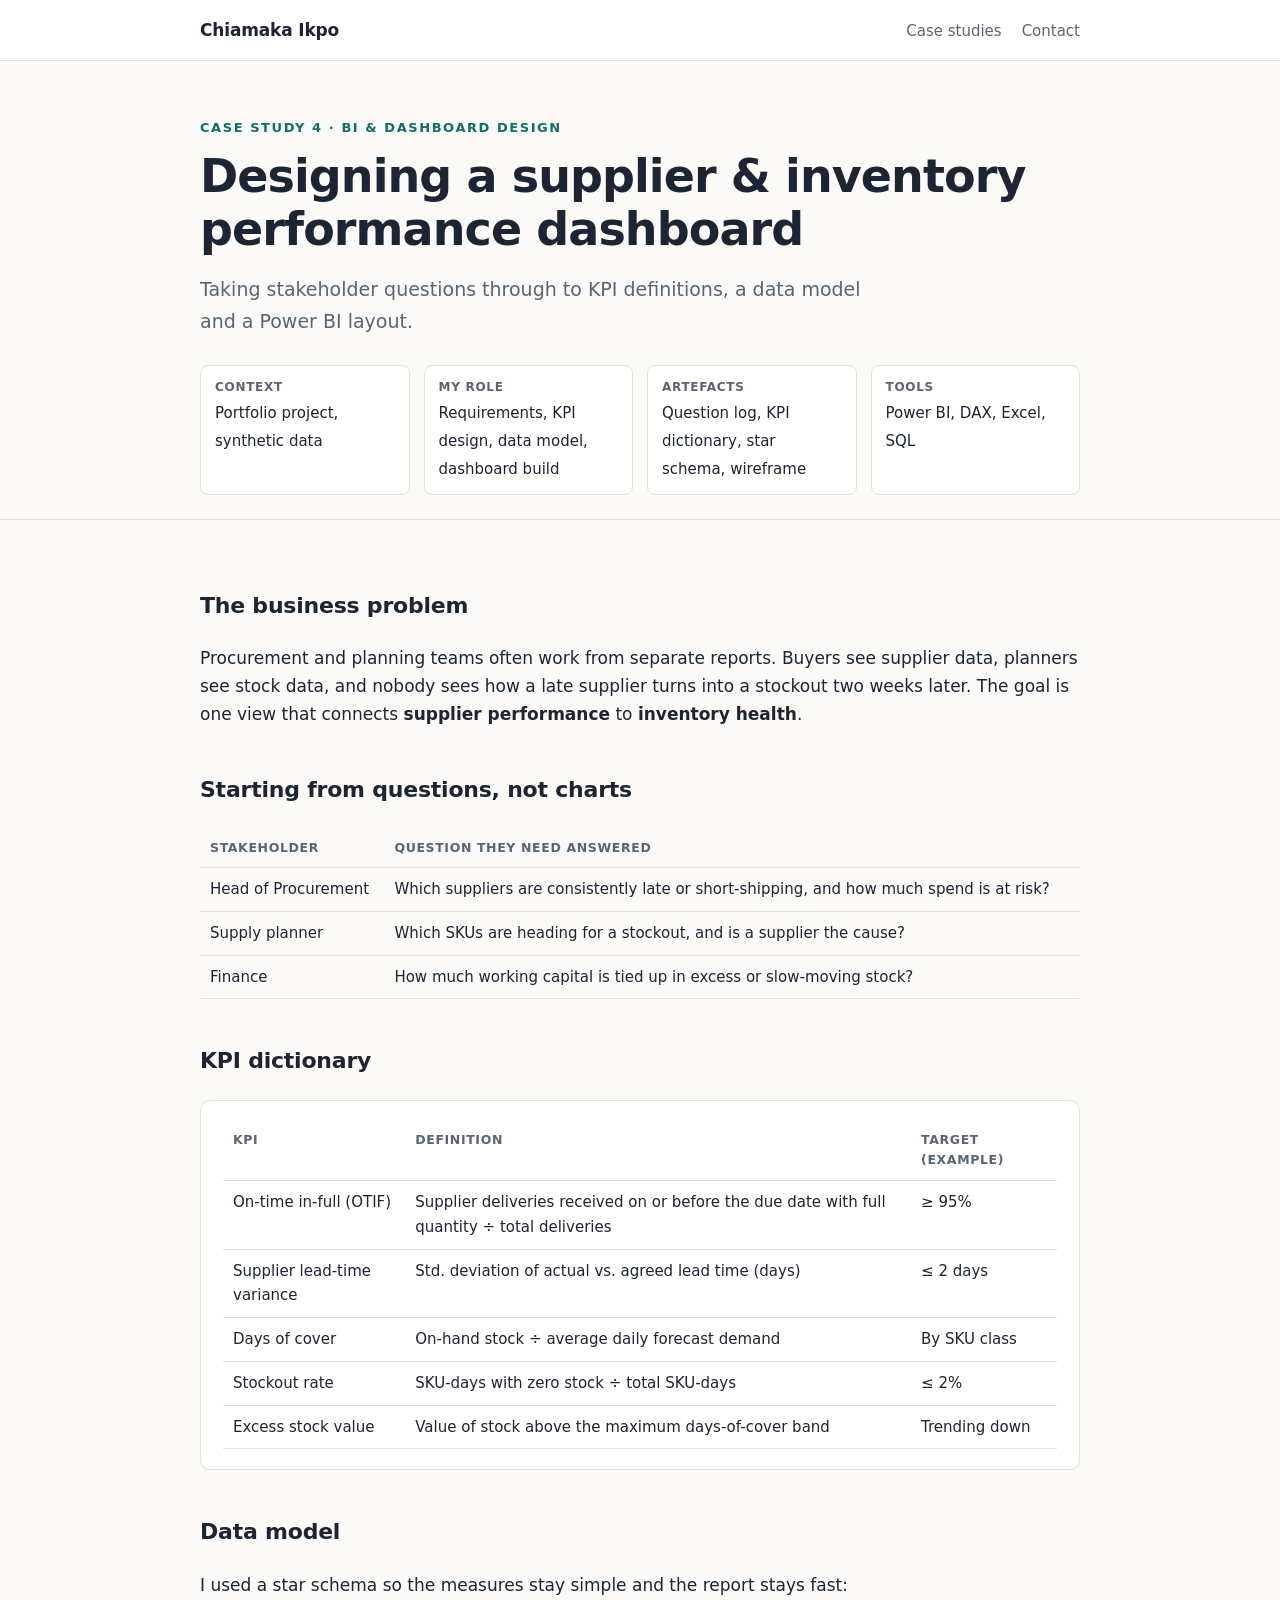
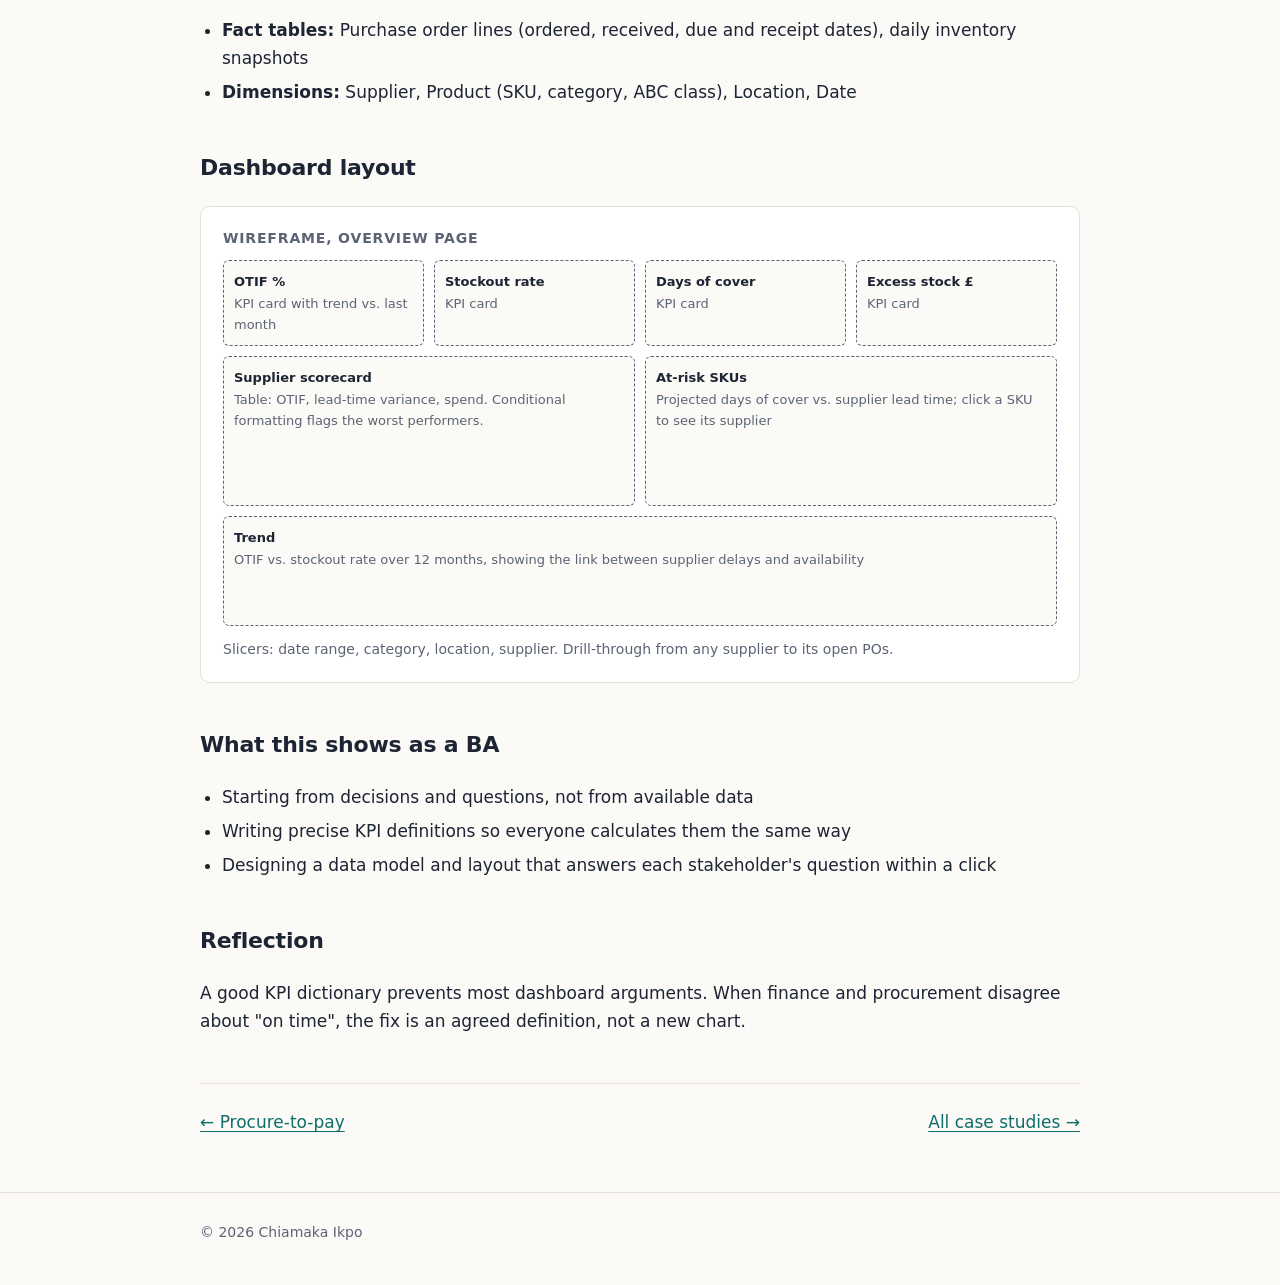
==== case-dashboard.html @ a2e1a617 "Add Business Analyst portfolio site" ====
<!DOCTYPE html>
<html lang="en">
<head>
<meta charset="utf-8">
<meta name="viewport" content="width=device-width, initial-scale=1">
<title>Supplier &amp; Inventory Dashboard | Chiamaka Ikpo</title>
<link rel="stylesheet" href="style.css">
</head>
<body>
<nav class="nav"><div class="wrap">
  <a class="brand" href="index.html">Chiamaka Ikpo</a>
  <ul><li><a href="index.html#work">Case studies</a></li><li><a href="index.html#contact">Contact</a></li></ul>
</div></nav>

<header class="case-head"><div class="wrap">
  <p class="eyebrow">Case study 4 · BI &amp; dashboard design</p>
  <h1>Designing a supplier &amp; inventory performance dashboard</h1>
  <p class="lead">Taking stakeholder questions through to KPI definitions, a data model and a Power BI layout.</p>
  <div class="facts">
    <div><b>Context</b><span>Portfolio project, synthetic data</span></div>
    <div><b>My role</b><span>Requirements, KPI design, data model, dashboard build</span></div>
    <div><b>Artefacts</b><span>Question log, KPI dictionary, star schema, wireframe</span></div>
    <div><b>Tools</b><span>Power BI, DAX, Excel, SQL</span></div>
  </div>
</div></header>

<article><div class="wrap">
  <h2>The business problem</h2>
  <p>Procurement and planning teams often work from separate reports. Buyers see supplier data, planners see stock data, and nobody sees how a late supplier turns into a stockout two weeks later. The goal is one view that connects <strong>supplier performance</strong> to <strong>inventory health</strong>.</p>

  <h2>Starting from questions, not charts</h2>
  <table>
    <tr><th>Stakeholder</th><th>Question they need answered</th></tr>
    <tr><td>Head of Procurement</td><td>Which suppliers are consistently late or short-shipping, and how much spend is at risk?</td></tr>
    <tr><td>Supply planner</td><td>Which SKUs are heading for a stockout, and is a supplier the cause?</td></tr>
    <tr><td>Finance</td><td>How much working capital is tied up in excess or slow-moving stock?</td></tr>
  </table>

  <h2>KPI dictionary</h2>
  <div class="panel">
  <table>
    <tr><th>KPI</th><th>Definition</th><th>Target (example)</th></tr>
    <tr><td>On-time in-full (OTIF)</td><td>Supplier deliveries received on or before the due date with full quantity ÷ total deliveries</td><td>≥ 95%</td></tr>
    <tr><td>Supplier lead-time variance</td><td>Std. deviation of actual vs. agreed lead time (days)</td><td>≤ 2 days</td></tr>
    <tr><td>Days of cover</td><td>On-hand stock ÷ average daily forecast demand</td><td>By SKU class</td></tr>
    <tr><td>Stockout rate</td><td>SKU-days with zero stock ÷ total SKU-days</td><td>≤ 2%</td></tr>
    <tr><td>Excess stock value</td><td>Value of stock above the maximum days-of-cover band</td><td>Trending down</td></tr>
  </table>
  </div>

  <h2>Data model</h2>
  <p>I used a star schema so the measures stay simple and the report stays fast:</p>
  <ul>
    <li><strong>Fact tables:</strong> Purchase order lines (ordered, received, due and receipt dates), daily inventory snapshots</li>
    <li><strong>Dimensions:</strong> Supplier, Product (SKU, category, ABC class), Location, Date</li>
  </ul>

  <h2>Dashboard layout</h2>
  <div class="panel">
    <h4>Wireframe, overview page</h4>
    <div class="wire">
      <div><b>OTIF %</b>KPI card with trend vs. last month</div>
      <div><b>Stockout rate</b>KPI card</div>
      <div><b>Days of cover</b>KPI card</div>
      <div><b>Excess stock £</b>KPI card</div>
      <div class="w2"><b>Supplier scorecard</b>Table: OTIF, lead-time variance, spend. Conditional formatting flags the worst performers.</div>
      <div class="w2"><b>At-risk SKUs</b>Projected days of cover vs. supplier lead time; click a SKU to see its supplier</div>
      <div class="w4"><b>Trend</b>OTIF vs. stockout rate over 12 months, showing the link between supplier delays and availability</div>
    </div>
    <p class="muted" style="font-size:14px;margin:12px 0 0">Slicers: date range, category, location, supplier. Drill-through from any supplier to its open POs.</p>
  </div>

  <h2>What this shows as a BA</h2>
  <ul>
    <li>Starting from decisions and questions, not from available data</li>
    <li>Writing precise KPI definitions so everyone calculates them the same way</li>
    <li>Designing a data model and layout that answers each stakeholder's question within a click</li>
  </ul>

  <h2>Reflection</h2>
  <p>A good KPI dictionary prevents most dashboard arguments. When finance and procurement disagree about "on time", the fix is an agreed definition, not a new chart.</p>

  <div class="pager">
    <a href="case-procurement.html">← Procure-to-pay</a>
    <a href="index.html#work">All case studies →</a>
  </div>
</div></article>

<footer><div class="wrap"><span>© 2026 Chiamaka Ikpo</span></div></footer>
</body>
</html>
---- style.css ----
:root {
  --bg: #fbfaf7;
  --surface: #ffffff;
  --ink: #1d2433;
  --muted: #5b6474;
  --line: #e4e1da;
  --accent: #0f6e6a;
  --accent-soft: #e3f1ef;
  --warn-soft: #fbf1dd;
  --warn: #8a5a00;
  --radius: 10px;
  --max: 920px;
  color-scheme: light;
}
@media (prefers-color-scheme: dark) {
  :root {
    --bg: #12151b;
    --surface: #1a1f27;
    --ink: #e8eaee;
    --muted: #a0a8b6;
    --line: #2c333e;
    --accent: #5cc5bc;
    --accent-soft: #173432;
    --warn-soft: #33290f;
    --warn: #e6c070;
    color-scheme: dark;
  }
}
* { box-sizing: border-box; }
html { -webkit-text-size-adjust: 100%; }
body {
  margin: 0;
  background: var(--bg);
  color: var(--ink);
  font-family: "Inter", system-ui, -apple-system, "Segoe UI", Roboto, sans-serif;
  font-size: 17px;
  line-height: 1.65;
}
a { color: var(--accent); text-underline-offset: 3px; }
a:hover { text-decoration-thickness: 2px; }
.wrap { max-width: var(--max); margin: 0 auto; padding: 0 20px; }

/* Nav */
.nav { border-bottom: 1px solid var(--line); background: var(--surface); }
.nav .wrap { display: flex; align-items: center; justify-content: space-between; gap: 16px; min-height: 60px; flex-wrap: wrap; }
.brand { font-weight: 700; color: var(--ink); text-decoration: none; letter-spacing: -0.01em; }
.nav ul { list-style: none; display: flex; gap: 20px; margin: 0; padding: 0; flex-wrap: wrap; }
.nav ul a { color: var(--muted); text-decoration: none; font-size: 15px; }
.nav ul a:hover { color: var(--accent); }

/* Hero */
.hero { padding: 72px 0 48px; }
.eyebrow { text-transform: uppercase; letter-spacing: 0.12em; font-size: 13px; font-weight: 600; color: var(--accent); margin: 0 0 12px; }
h1 { font-size: clamp(32px, 5vw, 46px); line-height: 1.15; letter-spacing: -0.02em; margin: 0 0 18px; }
.lead { font-size: 19px; color: var(--muted); max-width: 680px; margin: 0 0 28px; }
.btns { display: flex; gap: 12px; flex-wrap: wrap; }
.btn { display: inline-block; padding: 11px 20px; border-radius: 8px; font-weight: 600; font-size: 15px; text-decoration: none; border: 1px solid var(--accent); }
.btn.primary { background: var(--accent); color: var(--bg); }
.btn.ghost { color: var(--accent); }

/* Sections */
section { padding: 40px 0; }
h2 { font-size: 26px; letter-spacing: -0.01em; margin: 0 0 20px; }
h3 { font-size: 19px; margin: 28px 0 10px; }
.muted { color: var(--muted); }

/* Case cards */
.cards { display: grid; grid-template-columns: repeat(auto-fit, minmax(260px, 1fr)); gap: 18px; }
.card { background: var(--surface); border: 1px solid var(--line); border-radius: var(--radius); padding: 22px; display: flex; flex-direction: column; text-decoration: none; color: var(--ink); transition: border-color .15s, transform .15s; }
.card:hover { border-color: var(--accent); transform: translateY(-2px); }
.card h3 { margin: 6px 0 8px; font-size: 18px; }
.card p { margin: 0 0 14px; color: var(--muted); font-size: 15px; flex: 1; }
.tag { display: inline-block; font-size: 12px; font-weight: 600; letter-spacing: .04em; text-transform: uppercase; color: var(--accent); }
.chips { display: flex; flex-wrap: wrap; gap: 6px; }
.chip { font-size: 12.5px; padding: 3px 10px; border-radius: 999px; background: var(--accent-soft); color: var(--accent); }

/* Skills */
.skills { display: grid; grid-template-columns: repeat(auto-fit, minmax(200px, 1fr)); gap: 18px; }
.skills div { background: var(--surface); border: 1px solid var(--line); border-radius: var(--radius); padding: 18px; }
.skills h4 { margin: 0 0 8px; font-size: 15px; }
.skills ul { margin: 0; padding-left: 18px; color: var(--muted); font-size: 15px; }

/* Case study pages */
.case-head { padding: 56px 0 24px; border-bottom: 1px solid var(--line); }
.facts { display: grid; grid-template-columns: repeat(auto-fit, minmax(160px, 1fr)); gap: 14px; margin: 26px 0 0; }
.facts div { background: var(--surface); border: 1px solid var(--line); border-radius: 8px; padding: 12px 14px; }
.facts b { display: block; font-size: 12px; text-transform: uppercase; letter-spacing: .06em; color: var(--muted); font-weight: 600; }
.facts span { font-size: 15px; }
article { padding: 24px 0 56px; }
article h2 { margin-top: 44px; font-size: 22px; }
article ul, article ol { padding-left: 22px; }
article li { margin-bottom: 6px; }

.panel { background: var(--surface); border: 1px solid var(--line); border-radius: var(--radius); padding: 20px 22px; margin: 18px 0; overflow-x: auto; }
.panel h4 { margin: 0 0 10px; font-size: 14px; text-transform: uppercase; letter-spacing: .06em; color: var(--muted); }
.note { background: var(--warn-soft); color: var(--warn); border-radius: 8px; padding: 12px 16px; font-size: 15px; margin: 18px 0; }

table { width: 100%; border-collapse: collapse; font-size: 15px; }
th, td { text-align: left; padding: 9px 10px; border-bottom: 1px solid var(--line); vertical-align: top; }
th { font-size: 12.5px; text-transform: uppercase; letter-spacing: .05em; color: var(--muted); font-weight: 600; }

.stats { display: grid; grid-template-columns: repeat(auto-fit, minmax(170px, 1fr)); gap: 14px; margin: 18px 0; }
.stat { background: var(--surface); border: 1px solid var(--line); border-radius: var(--radius); padding: 16px; }
.stat .n { font-size: 28px; font-weight: 700; color: var(--accent); line-height: 1.2; }
.stat .l { font-size: 14px; color: var(--muted); }

/* Process flow */
.flow { display: flex; flex-wrap: wrap; align-items: stretch; gap: 8px; }
.step { flex: 1 1 130px; background: var(--bg); border: 1px solid var(--line); border-radius: 8px; padding: 10px 12px; font-size: 14px; position: relative; }
.step b { display: block; font-size: 11.5px; color: var(--accent); text-transform: uppercase; letter-spacing: .05em; }
.step.pain { border-color: var(--warn); }
.step.pain b { color: var(--warn); }
.arrow { align-self: center; color: var(--muted); font-size: 18px; }

.story { border-left: 3px solid var(--accent); padding: 4px 0 4px 14px; margin: 14px 0; }
.story p { margin: 0 0 6px; }
.story ul { margin: 0; font-size: 15px; color: var(--muted); }

/* Dashboard wireframe */
.wire { display: grid; grid-template-columns: repeat(4, 1fr); gap: 10px; }
.wire > div { background: var(--bg); border: 1px dashed var(--muted); border-radius: 6px; padding: 10px; font-size: 13px; color: var(--muted); min-height: 64px; }
.wire .w2 { grid-column: span 2; min-height: 150px; }
.wire .w4 { grid-column: span 4; min-height: 110px; }
.wire b { display: block; color: var(--ink); font-size: 13px; }
@media (max-width: 600px) {
  .wire { grid-template-columns: repeat(2, 1fr); }
  .wire .w2, .wire .w4 { grid-column: span 2; }
  .arrow { display: none; }
}

.pager { display: flex; justify-content: space-between; gap: 12px; border-top: 1px solid var(--line); padding-top: 24px; margin-top: 48px; flex-wrap: wrap; }

footer { border-top: 1px solid var(--line); padding: 28px 0 40px; color: var(--muted); font-size: 14px; }
footer .wrap { display: flex; justify-content: space-between; flex-wrap: wrap; gap: 10px; }
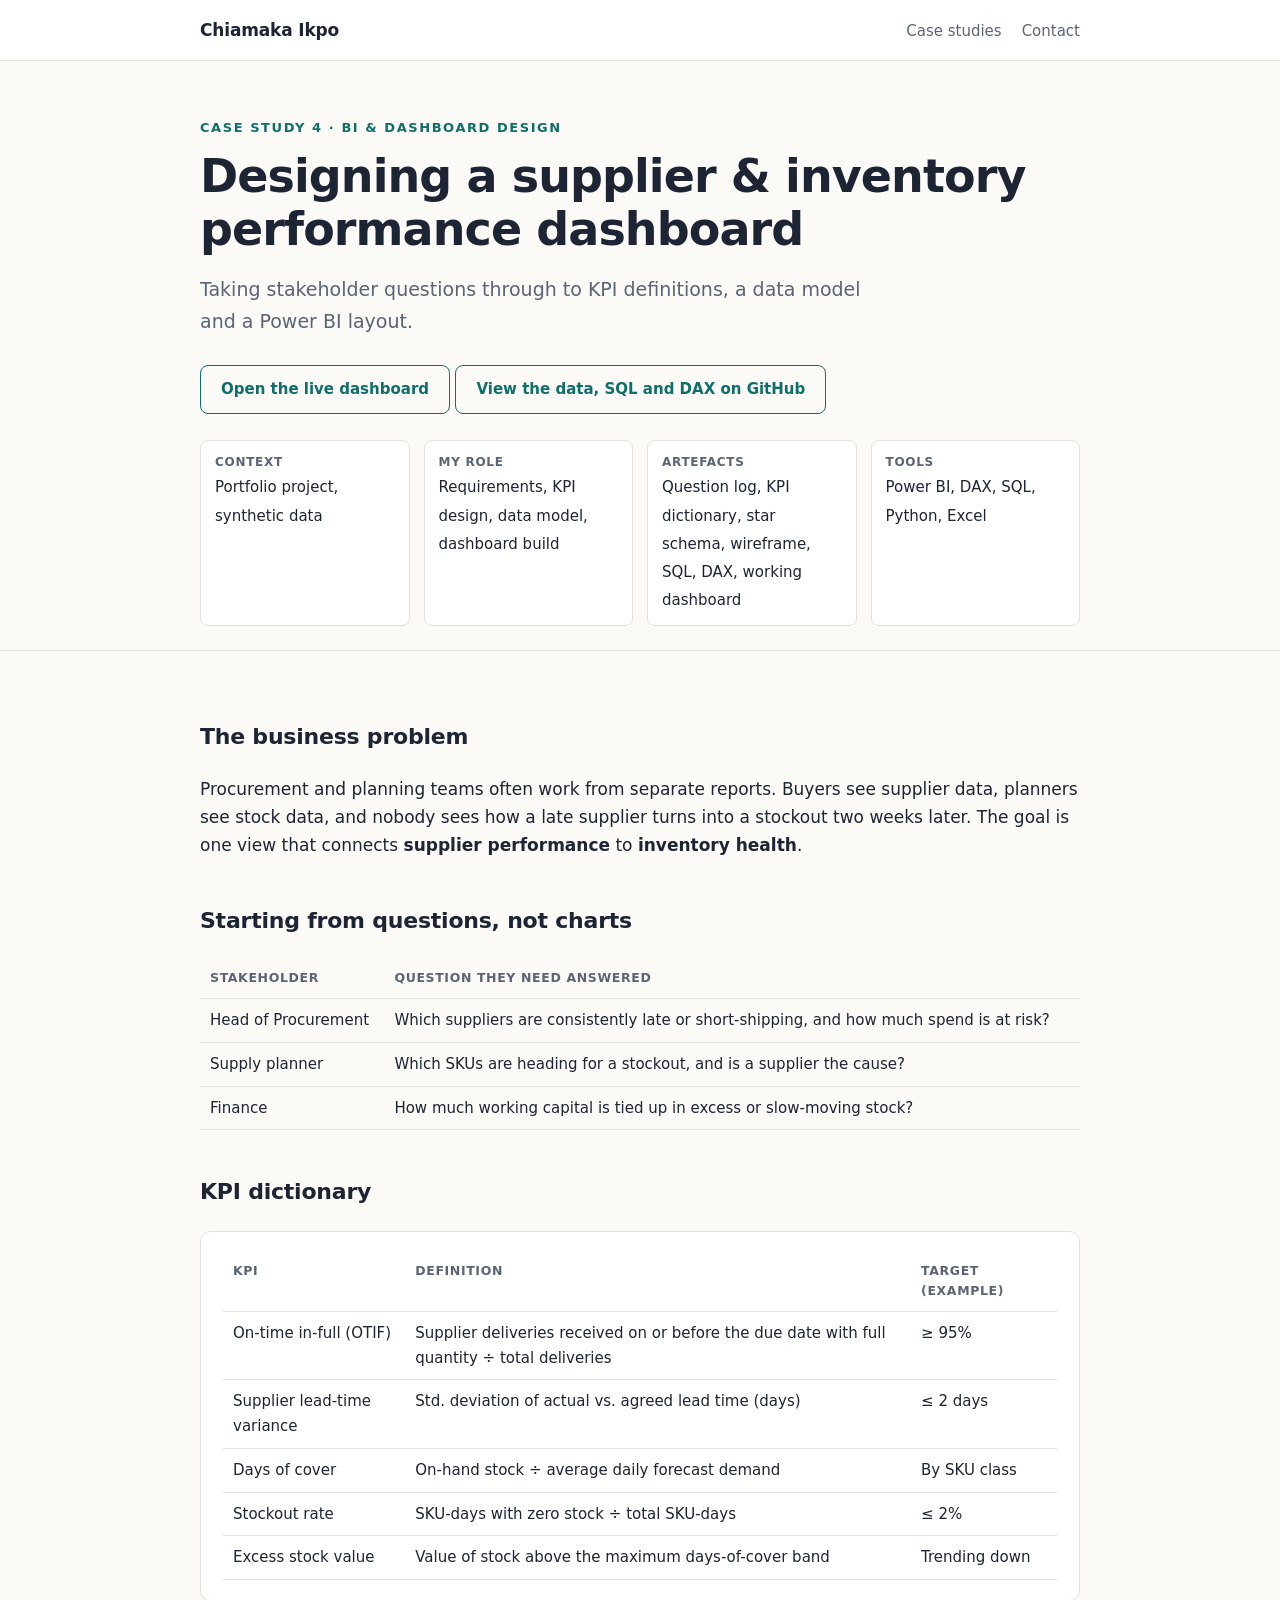
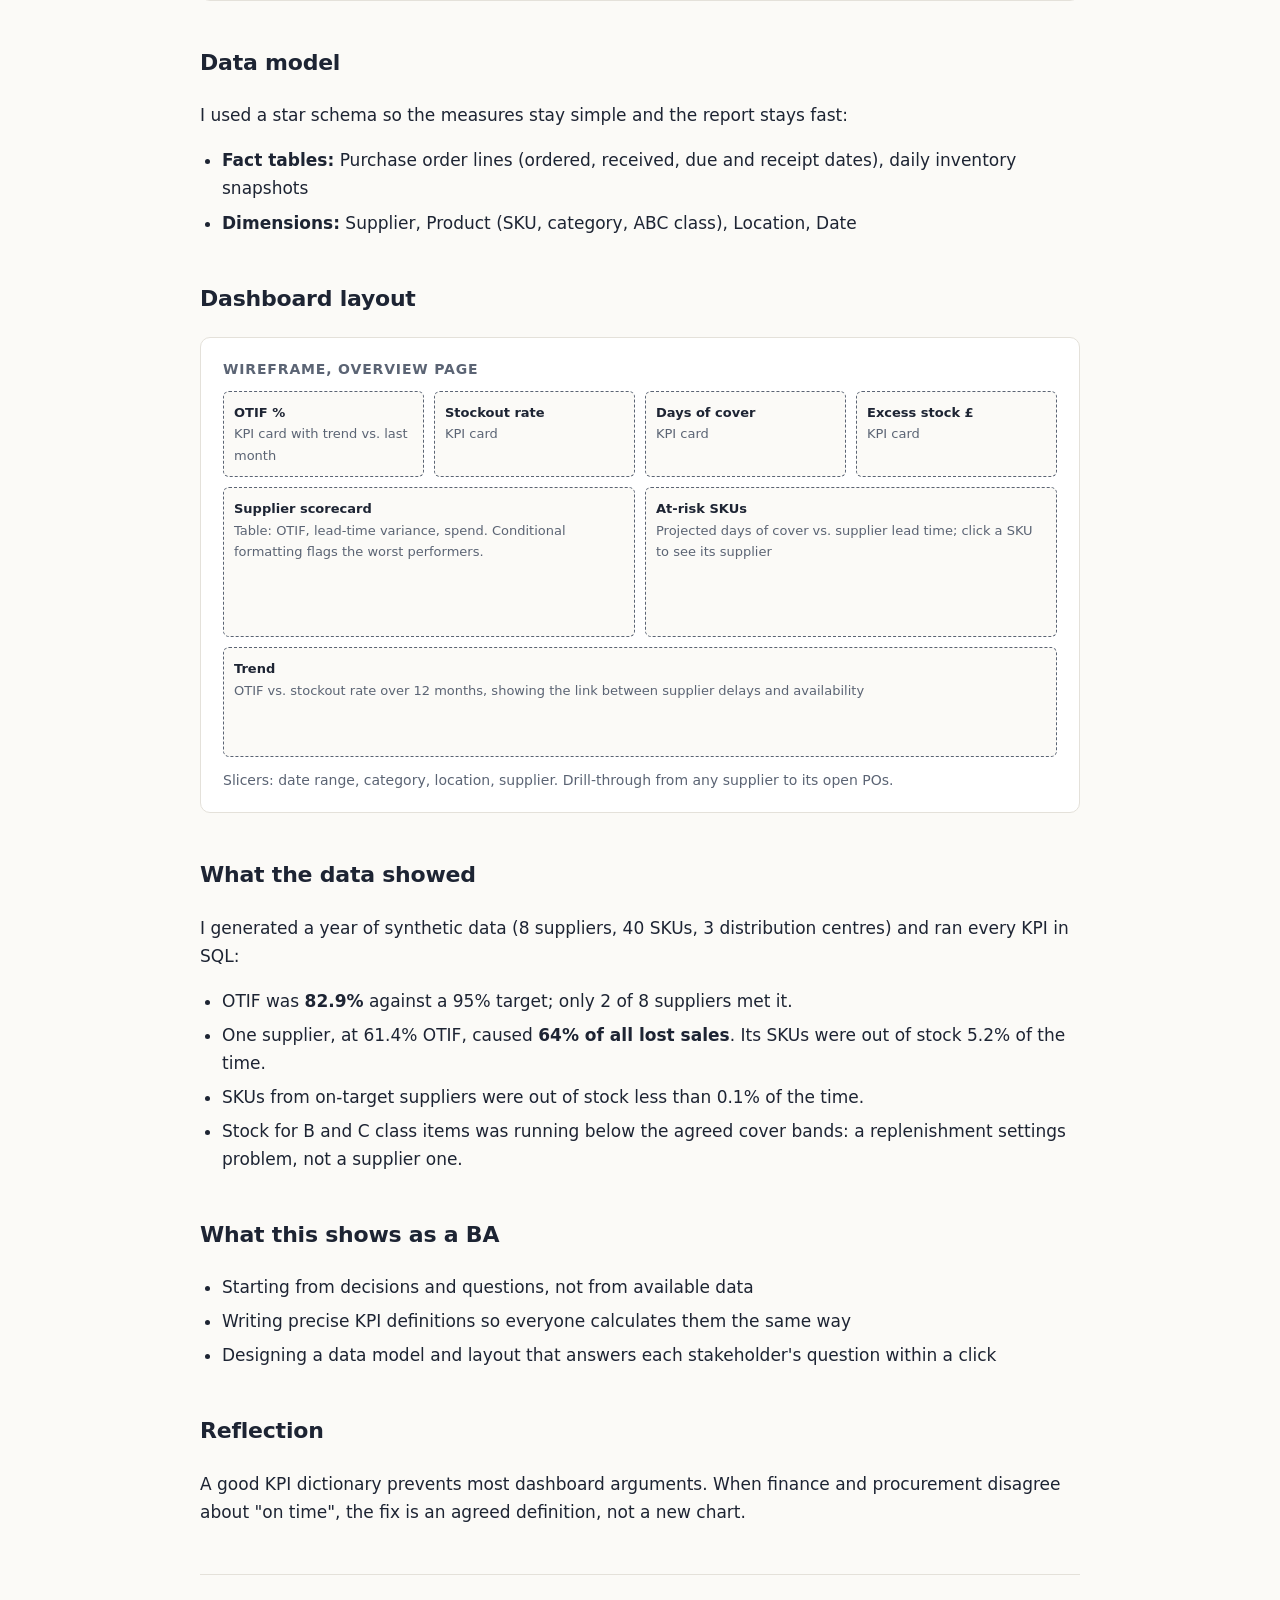
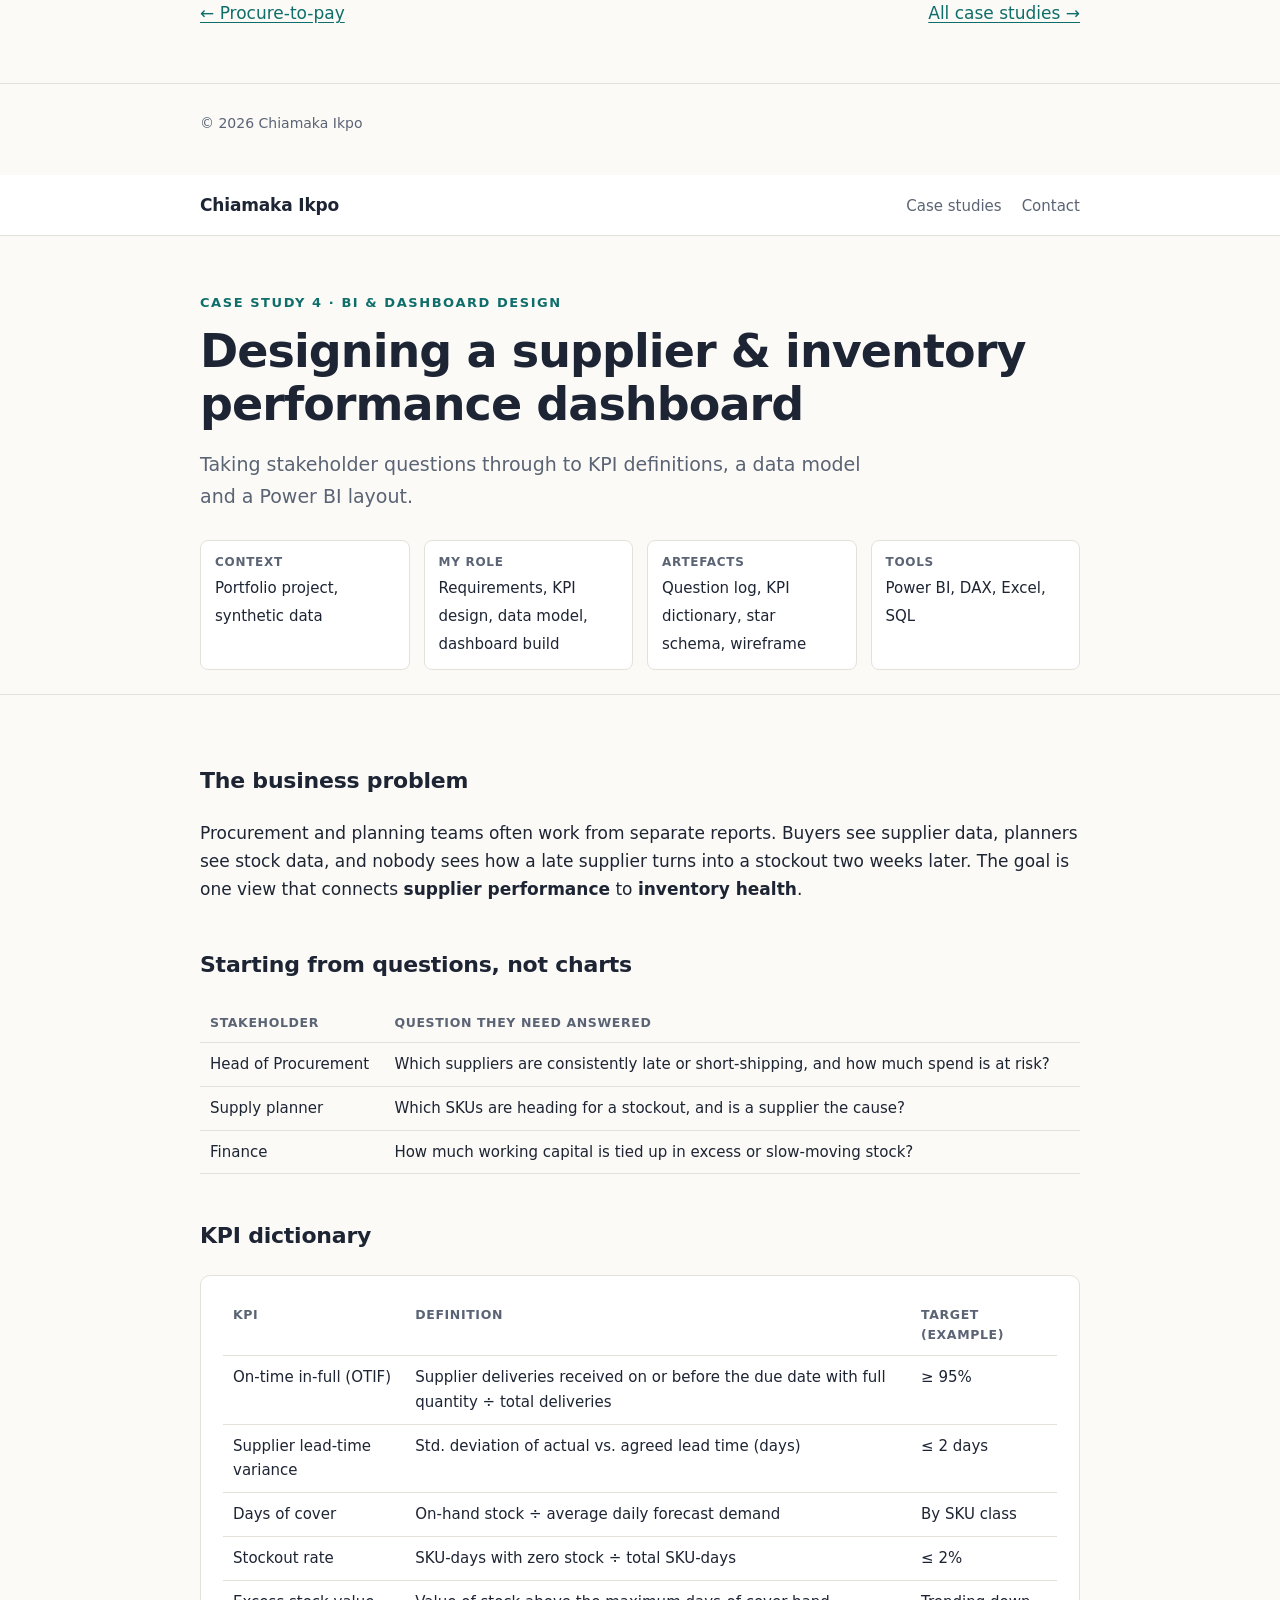
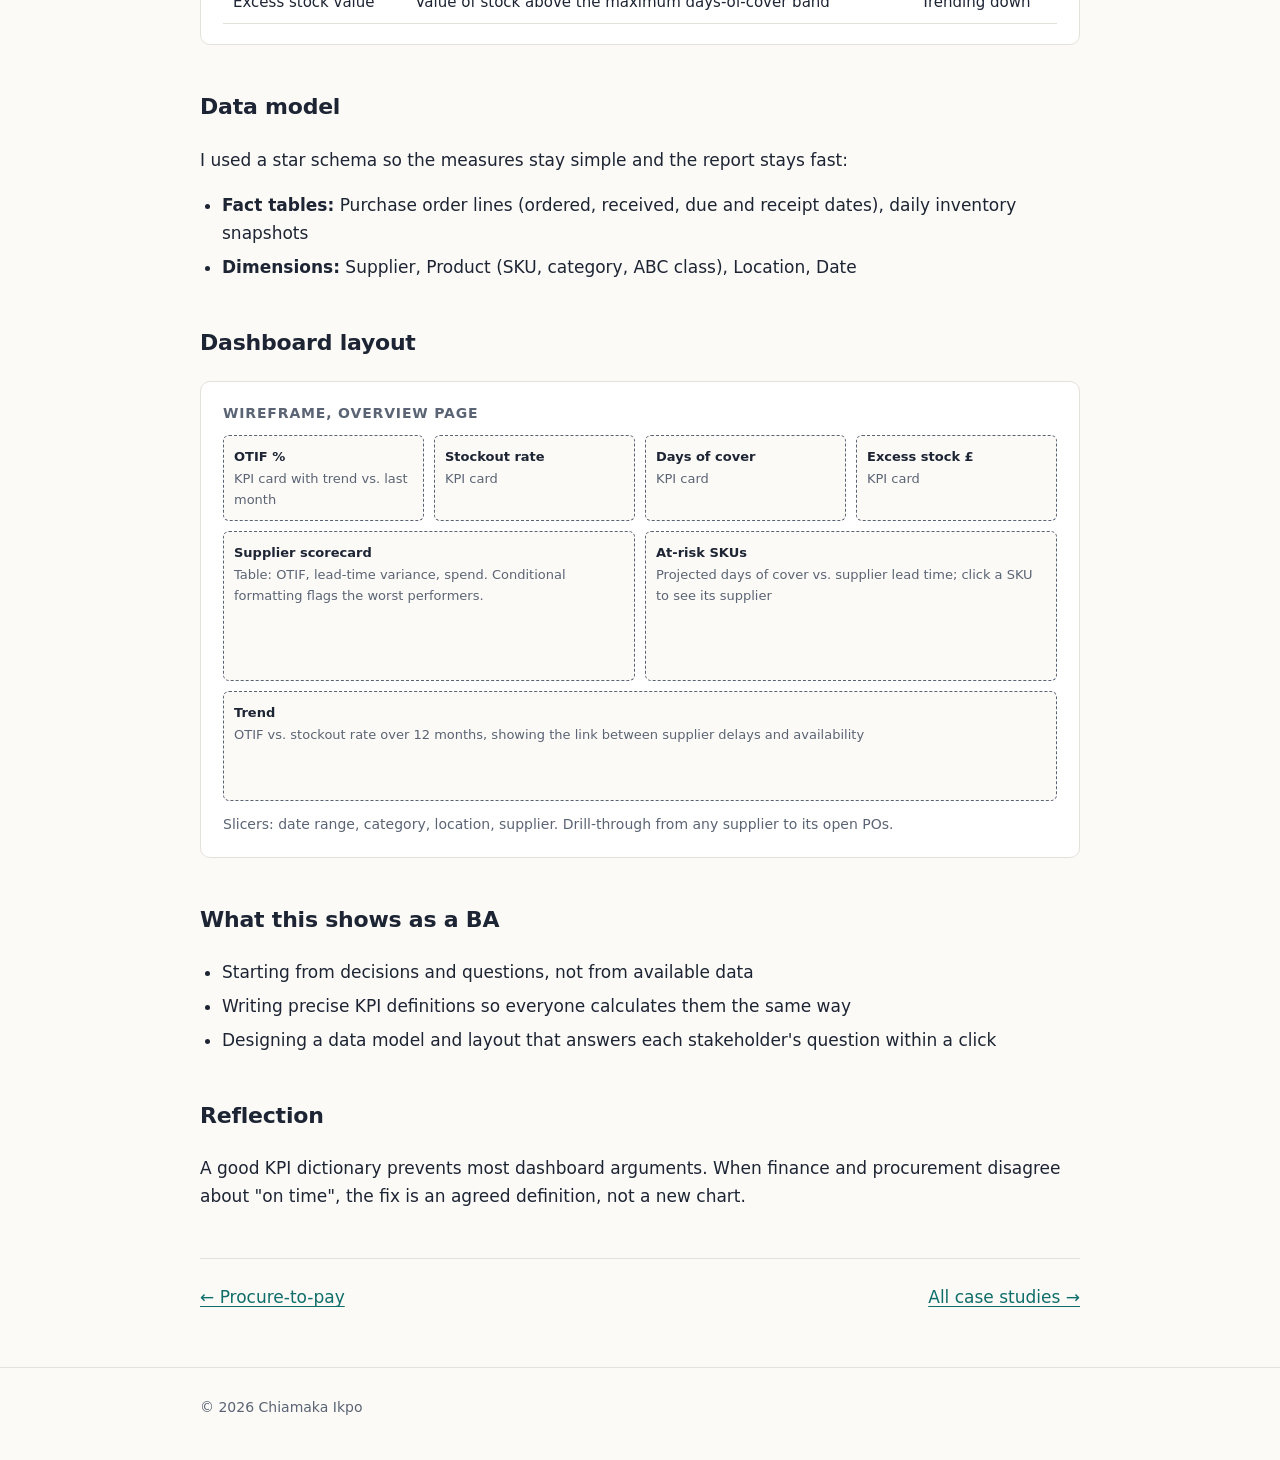
==== commit eabeb543: "Enhance case-dashboard.html with project details and links Added links to the live dashboard and Git" ====
--- a/case-dashboard.html
+++ b/case-dashboard.html
@@ -1,3 +1,104 @@
+<!DOCTYPE html>
+<html lang="en">
+<head>
+<meta charset="utf-8">
+<meta name="viewport" content="width=device-width, initial-scale=1">
+<title>Supplier &amp; Inventory Dashboard | Chiamaka Ikpo</title>
+<link rel="stylesheet" href="style.css">
+</head>
+<body>
+<nav class="nav"><div class="wrap">
+  <a class="brand" href="index.html">Chiamaka Ikpo</a>
+  <ul><li><a href="index.html#work">Case studies</a></li><li><a href="index.html#contact">Contact</a></li></ul>
+</div></nav>
+
+<header class="case-head"><div class="wrap">
+  <p class="eyebrow">Case study 4 · BI &amp; dashboard design</p>
+  <h1>Designing a supplier &amp; inventory performance dashboard</h1>
+  <p class="lead">Taking stakeholder questions through to KPI definitions, a data model and a Power BI layout.</p>
+  <p><a class="btn ghost" href="https://chiamakaikpo.github.io/supplier-inventory-dashboard/" target="_blank" rel="noopener">Open the live dashboard</a> <a class="btn ghost" href="https://github.com/chiamakaikpo/supplier-inventory-dashboard" target="_blank" rel="noopener">View the data, SQL and DAX on GitHub</a></p>
+  <div class="facts">
+    <div><b>Context</b><span>Portfolio project, synthetic data</span></div>
+    <div><b>My role</b><span>Requirements, KPI design, data model, dashboard build</span></div>
+    <div><b>Artefacts</b><span>Question log, KPI dictionary, star schema, wireframe, SQL, DAX, working dashboard</span></div>
+    <div><b>Tools</b><span>Power BI, DAX, SQL, Python, Excel</span></div>
+  </div>
+</div></header>
+
+<article><div class="wrap">
+  <h2>The business problem</h2>
+  <p>Procurement and planning teams often work from separate reports. Buyers see supplier data, planners see stock data, and nobody sees how a late supplier turns into a stockout two weeks later. The goal is one view that connects <strong>supplier performance</strong> to <strong>inventory health</strong>.</p>
+
+  <h2>Starting from questions, not charts</h2>
+  <table>
+    <tr><th>Stakeholder</th><th>Question they need answered</th></tr>
+    <tr><td>Head of Procurement</td><td>Which suppliers are consistently late or short-shipping, and how much spend is at risk?</td></tr>
+    <tr><td>Supply planner</td><td>Which SKUs are heading for a stockout, and is a supplier the cause?</td></tr>
+    <tr><td>Finance</td><td>How much working capital is tied up in excess or slow-moving stock?</td></tr>
+  </table>
+
+  <h2>KPI dictionary</h2>
+  <div class="panel">
+  <table>
+    <tr><th>KPI</th><th>Definition</th><th>Target (example)</th></tr>
+    <tr><td>On-time in-full (OTIF)</td><td>Supplier deliveries received on or before the due date with full quantity ÷ total deliveries</td><td>≥ 95%</td></tr>
+    <tr><td>Supplier lead-time variance</td><td>Std. deviation of actual vs. agreed lead time (days)</td><td>≤ 2 days</td></tr>
+    <tr><td>Days of cover</td><td>On-hand stock ÷ average daily forecast demand</td><td>By SKU class</td></tr>
+    <tr><td>Stockout rate</td><td>SKU-days with zero stock ÷ total SKU-days</td><td>≤ 2%</td></tr>
+    <tr><td>Excess stock value</td><td>Value of stock above the maximum days-of-cover band</td><td>Trending down</td></tr>
+  </table>
+  </div>
+
+  <h2>Data model</h2>
+  <p>I used a star schema so the measures stay simple and the report stays fast:</p>
+  <ul>
+    <li><strong>Fact tables:</strong> Purchase order lines (ordered, received, due and receipt dates), daily inventory snapshots</li>
+    <li><strong>Dimensions:</strong> Supplier, Product (SKU, category, ABC class), Location, Date</li>
+  </ul>
+
+  <h2>Dashboard layout</h2>
+  <div class="panel">
+    <h4>Wireframe, overview page</h4>
+    <div class="wire">
+      <div><b>OTIF %</b>KPI card with trend vs. last month</div>
+      <div><b>Stockout rate</b>KPI card</div>
+      <div><b>Days of cover</b>KPI card</div>
+      <div><b>Excess stock £</b>KPI card</div>
+      <div class="w2"><b>Supplier scorecard</b>Table: OTIF, lead-time variance, spend. Conditional formatting flags the worst performers.</div>
+      <div class="w2"><b>At-risk SKUs</b>Projected days of cover vs. supplier lead time; click a SKU to see its supplier</div>
+      <div class="w4"><b>Trend</b>OTIF vs. stockout rate over 12 months, showing the link between supplier delays and availability</div>
+    </div>
+    <p class="muted" style="font-size:14px;margin:12px 0 0">Slicers: date range, category, location, supplier. Drill-through from any supplier to its open POs.</p>
+  </div>
+
+  <h2>What the data showed</h2>
+  <p>I generated a year of synthetic data (8 suppliers, 40 SKUs, 3 distribution centres) and ran every KPI in SQL:</p>
+  <ul>
+    <li>OTIF was <strong>82.9%</strong> against a 95% target; only 2 of 8 suppliers met it.</li>
+    <li>One supplier, at 61.4% OTIF, caused <strong>64% of all lost sales</strong>. Its SKUs were out of stock 5.2% of the time.</li>
+    <li>SKUs from on-target suppliers were out of stock less than 0.1% of the time.</li>
+    <li>Stock for B and C class items was running below the agreed cover bands: a replenishment settings problem, not a supplier one.</li>
+  </ul>
+
+  <h2>What this shows as a BA</h2>
+  <ul>
+    <li>Starting from decisions and questions, not from available data</li>
+    <li>Writing precise KPI definitions so everyone calculates them the same way</li>
+    <li>Designing a data model and layout that answers each stakeholder's question within a click</li>
+  </ul>
+
+  <h2>Reflection</h2>
+  <p>A good KPI dictionary prevents most dashboard arguments. When finance and procurement disagree about "on time", the fix is an agreed definition, not a new chart.</p>
+
+  <div class="pager">
+    <a href="case-procurement.html">← Procure-to-pay</a>
+    <a href="index.html#work">All case studies →</a>
+  </div>
+</div></article>
+
+<footer><div class="wrap"><span>© 2026 Chiamaka Ikpo</span></div></footer>
+</body>
+</html>
 <!DOCTYPE html>
 <html lang="en">
 <head>
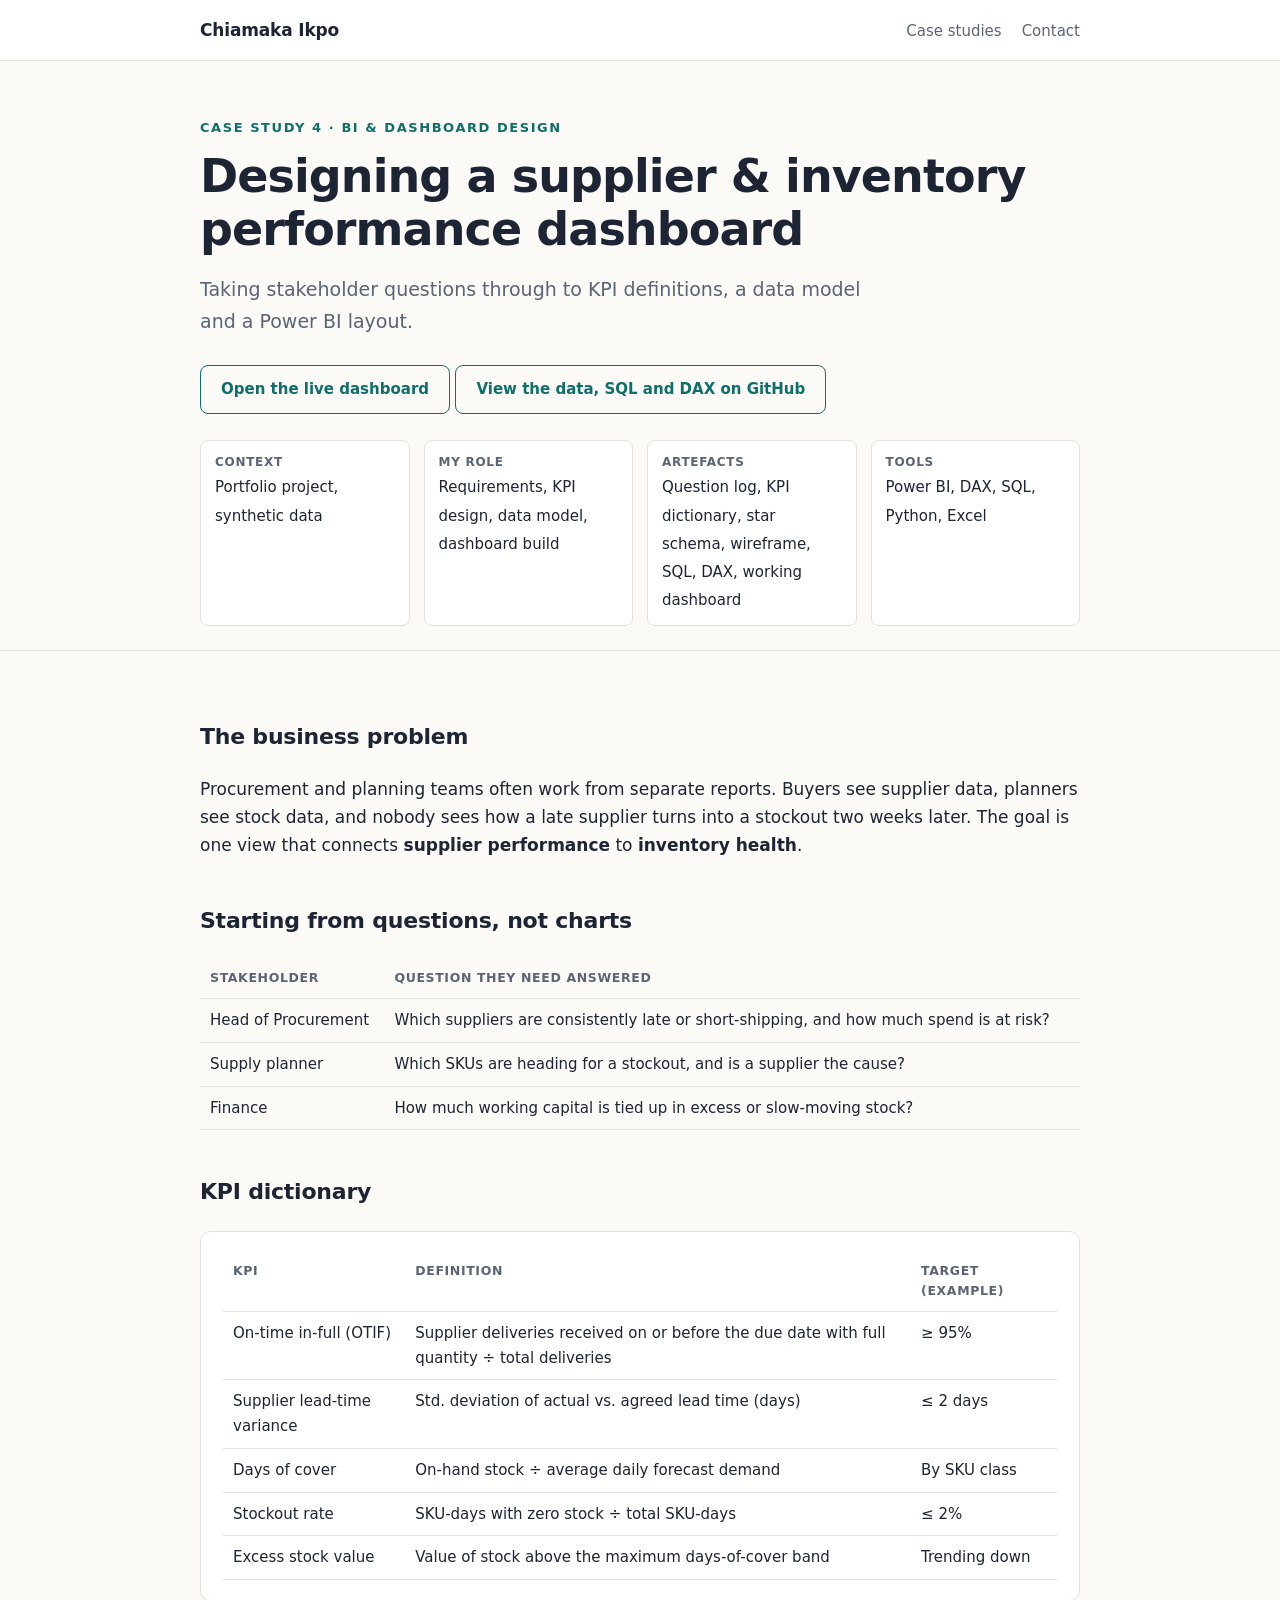
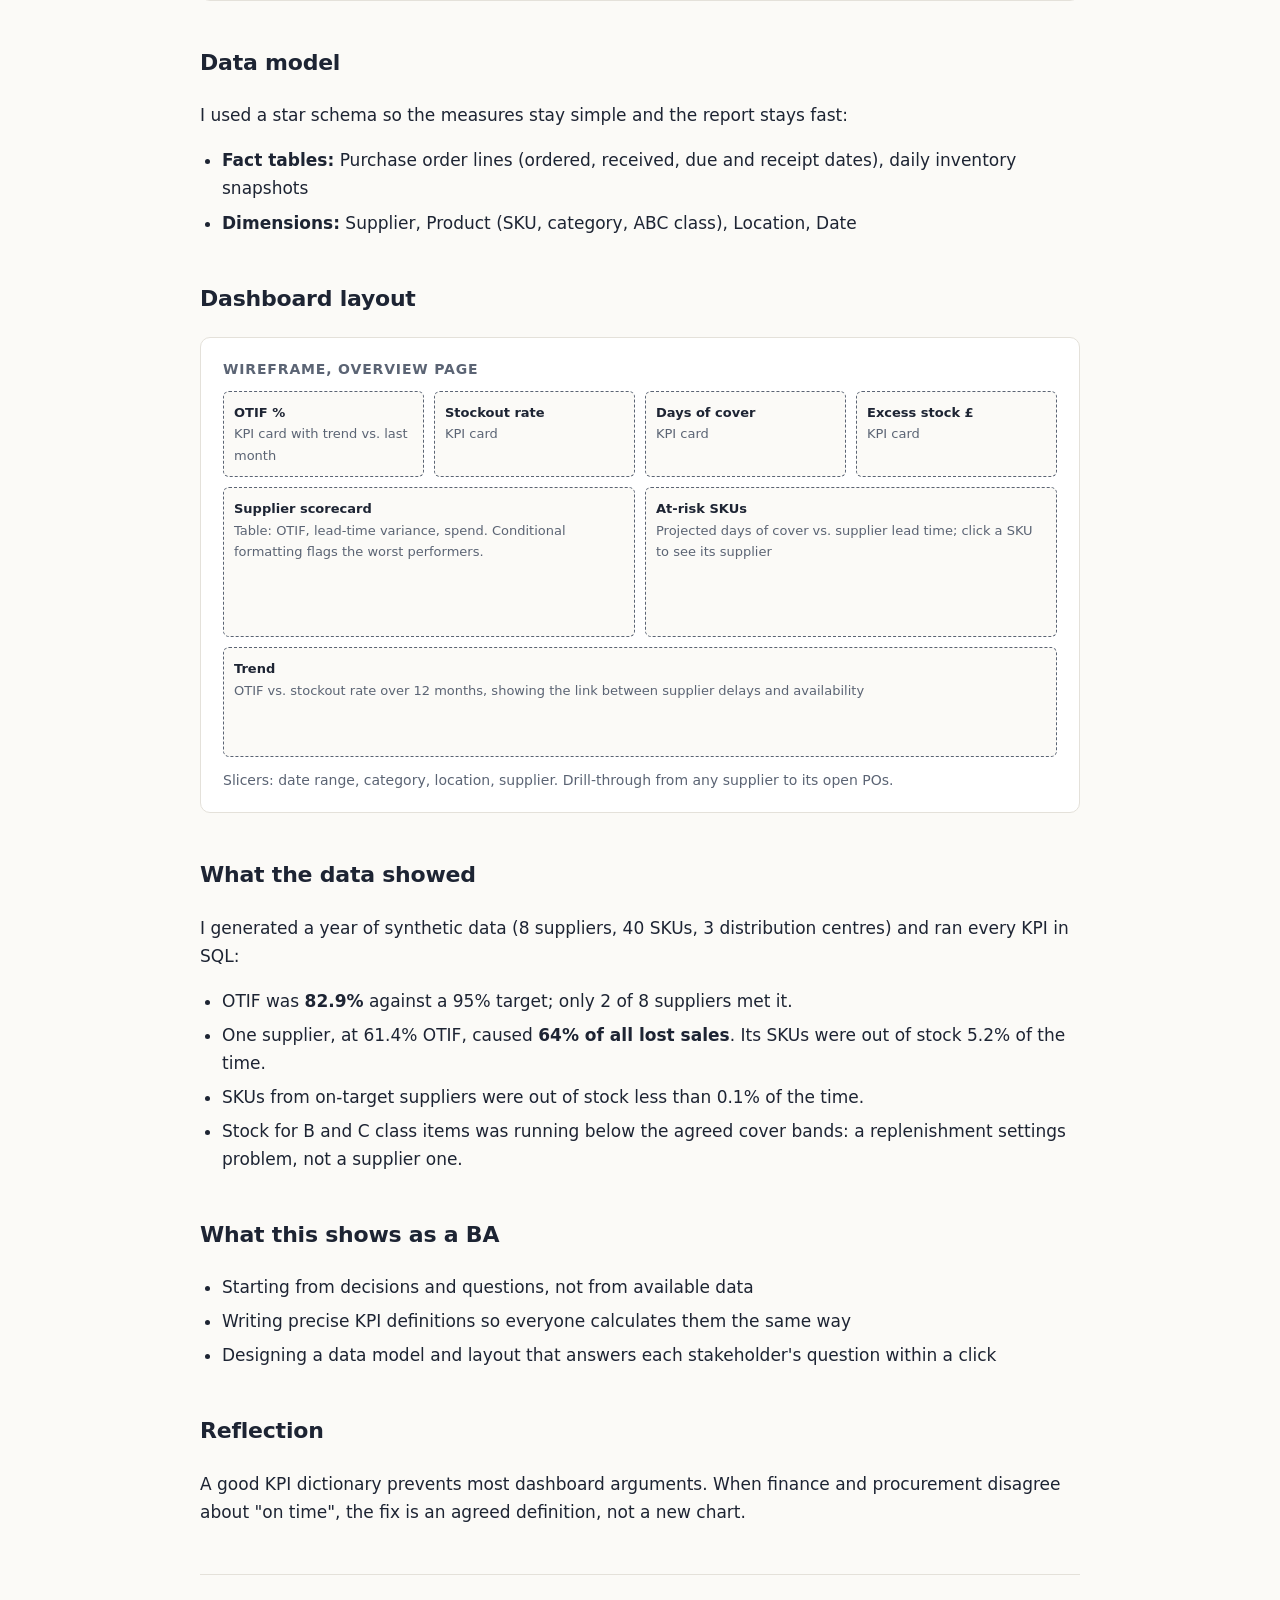
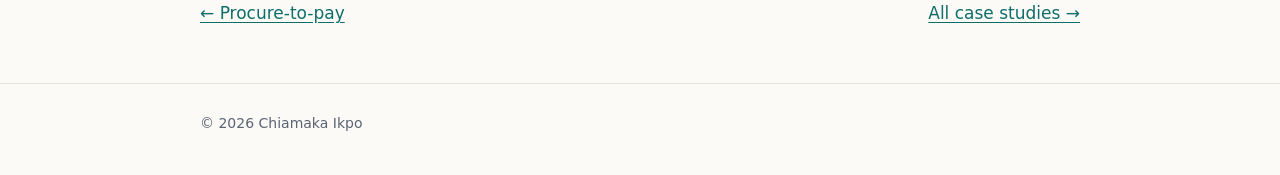
==== commit d1bb9adc: "Delete all content from case-dashboard.html Removed the entire content of the case-dashboard.html fi" ====
--- a/case-dashboard.html
+++ b/case-dashboard.html
@@ -99,94 +99,3 @@
 <footer><div class="wrap"><span>© 2026 Chiamaka Ikpo</span></div></footer>
 </body>
 </html>
-<!DOCTYPE html>
-<html lang="en">
-<head>
-<meta charset="utf-8">
-<meta name="viewport" content="width=device-width, initial-scale=1">
-<title>Supplier &amp; Inventory Dashboard | Chiamaka Ikpo</title>
-<link rel="stylesheet" href="style.css">
-</head>
-<body>
-<nav class="nav"><div class="wrap">
-  <a class="brand" href="index.html">Chiamaka Ikpo</a>
-  <ul><li><a href="index.html#work">Case studies</a></li><li><a href="index.html#contact">Contact</a></li></ul>
-</div></nav>
-
-<header class="case-head"><div class="wrap">
-  <p class="eyebrow">Case study 4 · BI &amp; dashboard design</p>
-  <h1>Designing a supplier &amp; inventory performance dashboard</h1>
-  <p class="lead">Taking stakeholder questions through to KPI definitions, a data model and a Power BI layout.</p>
-  <div class="facts">
-    <div><b>Context</b><span>Portfolio project, synthetic data</span></div>
-    <div><b>My role</b><span>Requirements, KPI design, data model, dashboard build</span></div>
-    <div><b>Artefacts</b><span>Question log, KPI dictionary, star schema, wireframe</span></div>
-    <div><b>Tools</b><span>Power BI, DAX, Excel, SQL</span></div>
-  </div>
-</div></header>
-
-<article><div class="wrap">
-  <h2>The business problem</h2>
-  <p>Procurement and planning teams often work from separate reports. Buyers see supplier data, planners see stock data, and nobody sees how a late supplier turns into a stockout two weeks later. The goal is one view that connects <strong>supplier performance</strong> to <strong>inventory health</strong>.</p>
-
-  <h2>Starting from questions, not charts</h2>
-  <table>
-    <tr><th>Stakeholder</th><th>Question they need answered</th></tr>
-    <tr><td>Head of Procurement</td><td>Which suppliers are consistently late or short-shipping, and how much spend is at risk?</td></tr>
-    <tr><td>Supply planner</td><td>Which SKUs are heading for a stockout, and is a supplier the cause?</td></tr>
-    <tr><td>Finance</td><td>How much working capital is tied up in excess or slow-moving stock?</td></tr>
-  </table>
-
-  <h2>KPI dictionary</h2>
-  <div class="panel">
-  <table>
-    <tr><th>KPI</th><th>Definition</th><th>Target (example)</th></tr>
-    <tr><td>On-time in-full (OTIF)</td><td>Supplier deliveries received on or before the due date with full quantity ÷ total deliveries</td><td>≥ 95%</td></tr>
-    <tr><td>Supplier lead-time variance</td><td>Std. deviation of actual vs. agreed lead time (days)</td><td>≤ 2 days</td></tr>
-    <tr><td>Days of cover</td><td>On-hand stock ÷ average daily forecast demand</td><td>By SKU class</td></tr>
-    <tr><td>Stockout rate</td><td>SKU-days with zero stock ÷ total SKU-days</td><td>≤ 2%</td></tr>
-    <tr><td>Excess stock value</td><td>Value of stock above the maximum days-of-cover band</td><td>Trending down</td></tr>
-  </table>
-  </div>
-
-  <h2>Data model</h2>
-  <p>I used a star schema so the measures stay simple and the report stays fast:</p>
-  <ul>
-    <li><strong>Fact tables:</strong> Purchase order lines (ordered, received, due and receipt dates), daily inventory snapshots</li>
-    <li><strong>Dimensions:</strong> Supplier, Product (SKU, category, ABC class), Location, Date</li>
-  </ul>
-
-  <h2>Dashboard layout</h2>
-  <div class="panel">
-    <h4>Wireframe, overview page</h4>
-    <div class="wire">
-      <div><b>OTIF %</b>KPI card with trend vs. last month</div>
-      <div><b>Stockout rate</b>KPI card</div>
-      <div><b>Days of cover</b>KPI card</div>
-      <div><b>Excess stock £</b>KPI card</div>
-      <div class="w2"><b>Supplier scorecard</b>Table: OTIF, lead-time variance, spend. Conditional formatting flags the worst performers.</div>
-      <div class="w2"><b>At-risk SKUs</b>Projected days of cover vs. supplier lead time; click a SKU to see its supplier</div>
-      <div class="w4"><b>Trend</b>OTIF vs. stockout rate over 12 months, showing the link between supplier delays and availability</div>
-    </div>
-    <p class="muted" style="font-size:14px;margin:12px 0 0">Slicers: date range, category, location, supplier. Drill-through from any supplier to its open POs.</p>
-  </div>
-
-  <h2>What this shows as a BA</h2>
-  <ul>
-    <li>Starting from decisions and questions, not from available data</li>
-    <li>Writing precise KPI definitions so everyone calculates them the same way</li>
-    <li>Designing a data model and layout that answers each stakeholder's question within a click</li>
-  </ul>
-
-  <h2>Reflection</h2>
-  <p>A good KPI dictionary prevents most dashboard arguments. When finance and procurement disagree about "on time", the fix is an agreed definition, not a new chart.</p>
-
-  <div class="pager">
-    <a href="case-procurement.html">← Procure-to-pay</a>
-    <a href="index.html#work">All case studies →</a>
-  </div>
-</div></article>
-
-<footer><div class="wrap"><span>© 2026 Chiamaka Ikpo</span></div></footer>
-</body>
-</html>
